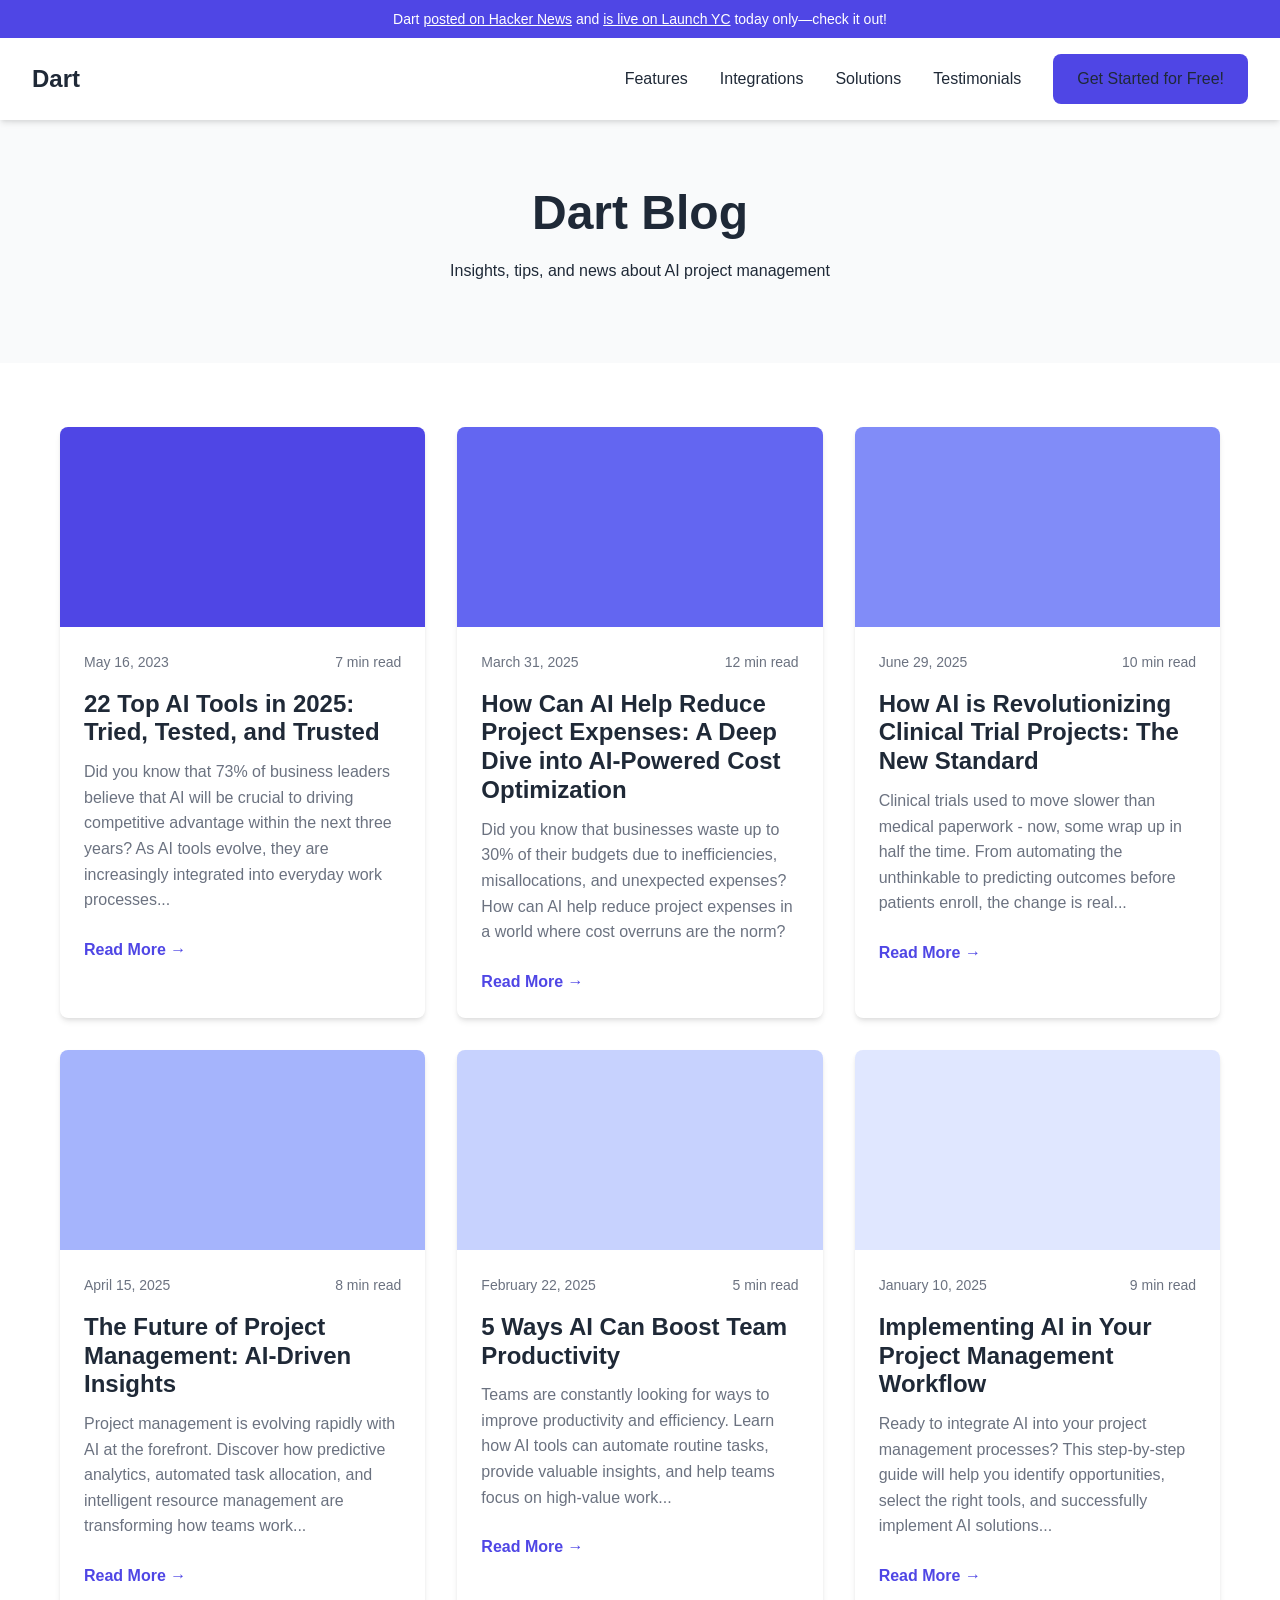
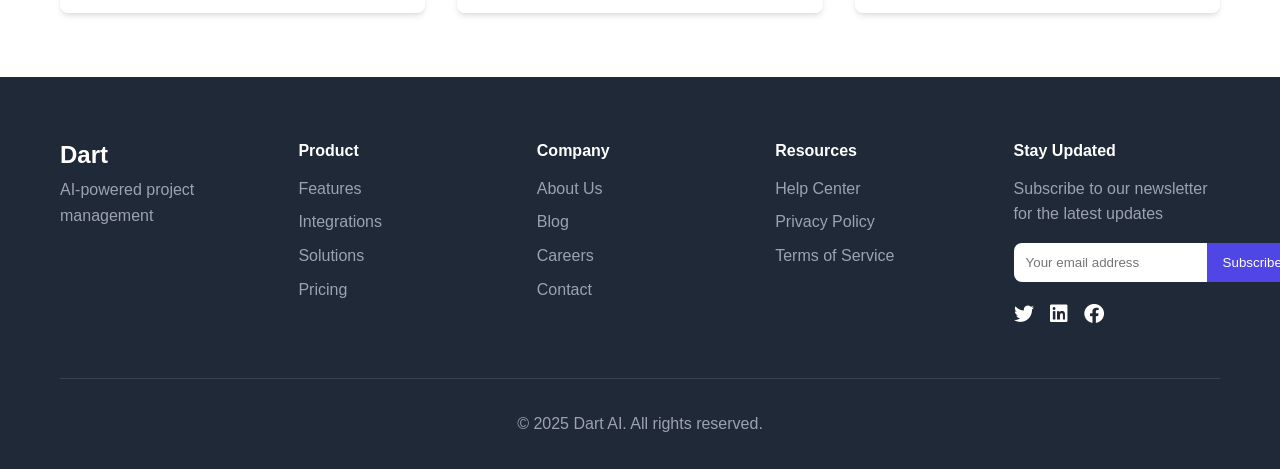
==== blog.html @ e86a8864 "Create Dart AI website clone - Created responsive home page with features, solutions, and testimonia" ====
<!DOCTYPE html>
<html lang="en">
<head>
    <meta charset="UTF-8">
    <meta name="viewport" content="width=device-width, initial-scale=1.0">
    <title>Blog - Dart AI</title>
    <link rel="stylesheet" href="css/styles.css">
    <link rel="stylesheet" href="https://cdnjs.cloudflare.com/ajax/libs/font-awesome/6.0.0-beta3/css/all.min.css">
    <style>
        .blog-header {
            background-color: var(--light-background);
            padding: 4rem 0;
            text-align: center;
        }
        
        .blog-grid {
            display: grid;
            grid-template-columns: repeat(auto-fill, minmax(300px, 1fr));
            gap: 2rem;
            margin: 4rem 0;
        }
        
        .blog-card {
            background-color: var(--background-color);
            border-radius: var(--border-radius);
            overflow: hidden;
            box-shadow: var(--box-shadow);
            transition: var(--transition);
        }
        
        .blog-card:hover {
            transform: translateY(-5px);
            box-shadow: 0 10px 15px -3px rgba(0, 0, 0, 0.1), 0 4px 6px -2px rgba(0, 0, 0, 0.05);
        }
        
        .blog-image {
            height: 200px;
            background-color: #e5e7eb;
            background-size: cover;
            background-position: center;
        }
        
        .blog-content {
            padding: 1.5rem;
        }
        
        .blog-meta {
            display: flex;
            justify-content: space-between;
            color: var(--light-text);
            font-size: 0.875rem;
            margin-bottom: 1rem;
        }
        
        .blog-card h3 {
            margin-bottom: 0.75rem;
        }
        
        .blog-card p {
            color: var(--light-text);
            margin-bottom: 1.5rem;
        }
        
        .read-more {
            font-weight: 600;
            color: var(--primary-color);
        }
    </style>
</head>
<body>
    <header>
        <div class="announcement-bar">
            Dart <a href="https://news.ycombinator.com/item?id=39442368">posted on Hacker News</a> and <a href="https://www.ycombinator.com/launches/KR4-dart-ai-powered-project-management">is live on Launch YC</a> today only—check it out!
        </div>
        <nav>
            <div class="logo">
                <a href="/">Dart</a>
            </div>
            <ul class="nav-links">
                <li><a href="index.html#features">Features</a></li>
                <li><a href="index.html#integrations">Integrations</a></li>
                <li><a href="index.html#solutions">Solutions</a></li>
                <li><a href="index.html#testimonials">Testimonials</a></li>
                <li><a href="https://app.dartai.com/sign-up" class="btn-primary">Get Started for Free!</a></li>
            </ul>
        </nav>
    </header>

    <main>
        <section class="blog-header">
            <div class="container">
                <h1>Dart Blog</h1>
                <p>Insights, tips, and news about AI project management</p>
            </div>
        </section>

        <section class="container">
            <div class="blog-grid">
                <article class="blog-card">
                    <div class="blog-image" style="background-color: #4f46e5;"></div>
                    <div class="blog-content">
                        <div class="blog-meta">
                            <span>May 16, 2023</span>
                            <span>7 min read</span>
                        </div>
                        <h3>22 Top AI Tools in 2025: Tried, Tested, and Trusted</h3>
                        <p>Did you know that 73% of business leaders believe that AI will be crucial to driving competitive advantage within the next three years? As AI tools evolve, they are increasingly integrated into everyday work processes...</p>
                        <a href="blog-post.html" class="read-more">Read More →</a>
                    </div>
                </article>

                <article class="blog-card">
                    <div class="blog-image" style="background-color: #6366f1;"></div>
                    <div class="blog-content">
                        <div class="blog-meta">
                            <span>March 31, 2025</span>
                            <span>12 min read</span>
                        </div>
                        <h3>How Can AI Help Reduce Project Expenses: A Deep Dive into AI-Powered Cost Optimization</h3>
                        <p>Did you know that businesses waste up to 30% of their budgets due to inefficiencies, misallocations, and unexpected expenses? How can AI help reduce project expenses in a world where cost overruns are the norm?</p>
                        <a href="blog-post.html" class="read-more">Read More →</a>
                    </div>
                </article>

                <article class="blog-card">
                    <div class="blog-image" style="background-color: #818cf8;"></div>
                    <div class="blog-content">
                        <div class="blog-meta">
                            <span>June 29, 2025</span>
                            <span>10 min read</span>
                        </div>
                        <h3>How AI is Revolutionizing Clinical Trial Projects: The New Standard</h3>
                        <p>Clinical trials used to move slower than medical paperwork - now, some wrap up in half the time. From automating the unthinkable to predicting outcomes before patients enroll, the change is real...</p>
                        <a href="blog-post.html" class="read-more">Read More →</a>
                    </div>
                </article>

                <article class="blog-card">
                    <div class="blog-image" style="background-color: #a5b4fc;"></div>
                    <div class="blog-content">
                        <div class="blog-meta">
                            <span>April 15, 2025</span>
                            <span>8 min read</span>
                        </div>
                        <h3>The Future of Project Management: AI-Driven Insights</h3>
                        <p>Project management is evolving rapidly with AI at the forefront. Discover how predictive analytics, automated task allocation, and intelligent resource management are transforming how teams work...</p>
                        <a href="blog-post.html" class="read-more">Read More →</a>
                    </div>
                </article>

                <article class="blog-card">
                    <div class="blog-image" style="background-color: #c7d2fe;"></div>
                    <div class="blog-content">
                        <div class="blog-meta">
                            <span>February 22, 2025</span>
                            <span>5 min read</span>
                        </div>
                        <h3>5 Ways AI Can Boost Team Productivity</h3>
                        <p>Teams are constantly looking for ways to improve productivity and efficiency. Learn how AI tools can automate routine tasks, provide valuable insights, and help teams focus on high-value work...</p>
                        <a href="blog-post.html" class="read-more">Read More →</a>
                    </div>
                </article>

                <article class="blog-card">
                    <div class="blog-image" style="background-color: #e0e7ff;"></div>
                    <div class="blog-content">
                        <div class="blog-meta">
                            <span>January 10, 2025</span>
                            <span>9 min read</span>
                        </div>
                        <h3>Implementing AI in Your Project Management Workflow</h3>
                        <p>Ready to integrate AI into your project management processes? This step-by-step guide will help you identify opportunities, select the right tools, and successfully implement AI solutions...</p>
                        <a href="blog-post.html" class="read-more">Read More →</a>
                    </div>
                </article>
            </div>
        </section>
    </main>

    <footer>
        <div class="container">
            <div class="footer-grid">
                <div class="footer-logo">
                    <h3>Dart</h3>
                    <p>AI-powered project management</p>
                </div>
                <div class="footer-links">
                    <h4>Product</h4>
                    <ul>
                        <li><a href="index.html#features">Features</a></li>
                        <li><a href="index.html#integrations">Integrations</a></li>
                        <li><a href="index.html#solutions">Solutions</a></li>
                        <li><a href="pricing.html">Pricing</a></li>
                    </ul>
                </div>
                <div class="footer-links">
                    <h4>Company</h4>
                    <ul>
                        <li><a href="about.html">About Us</a></li>
                        <li><a href="blog.html">Blog</a></li>
                        <li><a href="careers.html">Careers</a></li>
                        <li><a href="contact.html">Contact</a></li>
                    </ul>
                </div>
                <div class="footer-links">
                    <h4>Resources</h4>
                    <ul>
                        <li><a href="help.html">Help Center</a></li>
                        <li><a href="privacy.html">Privacy Policy</a></li>
                        <li><a href="terms.html">Terms of Service</a></li>
                    </ul>
                </div>
                <div class="footer-newsletter">
                    <h4>Stay Updated</h4>
                    <p>Subscribe to our newsletter for the latest updates</p>
                    <form>
                        <input type="email" placeholder="Your email address">
                        <button type="submit">Subscribe</button>
                    </form>
                    <div class="social-links">
                        <a href="#"><i class="fab fa-twitter"></i></a>
                        <a href="#"><i class="fab fa-linkedin"></i></a>
                        <a href="#"><i class="fab fa-facebook"></i></a>
                    </div>
                </div>
            </div>
            <div class="footer-bottom">
                <p>&copy; 2025 Dart AI. All rights reserved.</p>
            </div>
        </div>
    </footer>

    <script src="js/main.js"></script>
</body>
</html>
---- css/styles.css ----
/* Global Styles */
:root {
    --primary-color: #4f46e5;
    --secondary-color: #6366f1;
    --accent-color: #818cf8;
    --text-color: #1f2937;
    --light-text: #6b7280;
    --background-color: #ffffff;
    --light-background: #f9fafb;
    --border-color: #e5e7eb;
    --success-color: #10b981;
    --warning-color: #f59e0b;
    --error-color: #ef4444;
    --border-radius: 8px;
    --box-shadow: 0 4px 6px -1px rgba(0, 0, 0, 0.1), 0 2px 4px -1px rgba(0, 0, 0, 0.06);
    --transition: all 0.3s ease;
}

* {
    margin: 0;
    padding: 0;
    box-sizing: border-box;
}

body {
    font-family: 'Inter', -apple-system, BlinkMacSystemFont, 'Segoe UI', Roboto, Oxygen, Ubuntu, Cantarell, 'Open Sans', 'Helvetica Neue', sans-serif;
    color: var(--text-color);
    line-height: 1.6;
    background-color: var(--background-color);
}

.container {
    width: 100%;
    max-width: 1200px;
    margin: 0 auto;
    padding: 0 20px;
}

a {
    text-decoration: none;
    color: var(--primary-color);
    transition: var(--transition);
}

a:hover {
    color: var(--secondary-color);
}

ul {
    list-style: none;
}

img {
    max-width: 100%;
    height: auto;
}

h1, h2, h3, h4, h5, h6 {
    margin-bottom: 1rem;
    line-height: 1.2;
}

h1 {
    font-size: 3rem;
    font-weight: 800;
}

h2 {
    font-size: 2.25rem;
    font-weight: 700;
}

h3 {
    font-size: 1.5rem;
    font-weight: 600;
}

p {
    margin-bottom: 1rem;
}

.btn-primary, .btn-secondary {
    display: inline-block;
    padding: 12px 24px;
    border-radius: var(--border-radius);
    font-weight: 600;
    text-align: center;
    cursor: pointer;
    transition: var(--transition);
}

.btn-primary {
    background-color: var(--primary-color);
    color: white;
    border: none;
}

.btn-primary:hover {
    background-color: var(--secondary-color);
    color: white;
}

.btn-secondary {
    background-color: transparent;
    color: var(--primary-color);
    border: 2px solid var(--primary-color);
}

.btn-secondary:hover {
    background-color: var(--primary-color);
    color: white;
}

/* Header Styles */
header {
    position: sticky;
    top: 0;
    z-index: 100;
    background-color: var(--background-color);
    box-shadow: var(--box-shadow);
}

.announcement-bar {
    background-color: var(--primary-color);
    color: white;
    text-align: center;
    padding: 8px 0;
    font-size: 0.875rem;
}

.announcement-bar a {
    color: white;
    text-decoration: underline;
}

nav {
    display: flex;
    justify-content: space-between;
    align-items: center;
    padding: 1rem 2rem;
}

.logo a {
    font-size: 1.5rem;
    font-weight: 700;
    color: var(--text-color);
}

.nav-links {
    display: flex;
    align-items: center;
    gap: 2rem;
}

.nav-links li a {
    color: var(--text-color);
    font-weight: 500;
}

.nav-links li a:hover {
    color: var(--primary-color);
}

/* Hero Section */
.hero {
    padding: 6rem 0;
    text-align: center;
    background-color: var(--light-background);
}

.hero h1 {
    max-width: 800px;
    margin: 0 auto 1.5rem;
}

.hero p {
    max-width: 600px;
    margin: 0 auto 2rem;
    font-size: 1.25rem;
    color: var(--light-text);
}

.cta-buttons {
    display: flex;
    justify-content: center;
    gap: 1rem;
    margin-bottom: 3rem;
}

.hero-features {
    display: flex;
    justify-content: center;
    flex-wrap: wrap;
    gap: 1rem;
    margin-bottom: 3rem;
}

.feature {
    background-color: var(--background-color);
    padding: 0.75rem 1.5rem;
    border-radius: var(--border-radius);
    box-shadow: var(--box-shadow);
    font-weight: 500;
}

.trusted-by {
    margin-top: 4rem;
}

.trusted-by p {
    font-size: 0.875rem;
    text-transform: uppercase;
    letter-spacing: 1px;
    color: var(--light-text);
    margin-bottom: 1.5rem;
}

/* Features Section */
.features {
    padding: 6rem 0;
}

.feature-card {
    background-color: var(--light-background);
    border-radius: var(--border-radius);
    padding: 2rem;
    margin-bottom: 2rem;
    box-shadow: var(--box-shadow);
}

.feature-card h2 {
    color: var(--primary-color);
    margin-bottom: 1.5rem;
}

.feature-card ul li {
    margin-bottom: 0.75rem;
    position: relative;
    padding-left: 1.5rem;
}

.feature-card ul li::before {
    content: "✓";
    position: absolute;
    left: 0;
    color: var(--success-color);
    font-weight: bold;
}

/* Integrations Section */
.integrations {
    padding: 6rem 0;
    text-align: center;
    background-color: var(--light-background);
}

.integrations h2 {
    margin-bottom: 1rem;
}

.integrations p {
    max-width: 600px;
    margin: 0 auto 2rem;
    color: var(--light-text);
}

/* Solutions Section */
.solutions {
    padding: 6rem 0;
}

.solutions h2 {
    text-align: center;
    margin-bottom: 1rem;
}

.solutions > .container > p {
    text-align: center;
    max-width: 700px;
    margin: 0 auto 3rem;
    color: var(--light-text);
}

.role-tabs {
    display: flex;
    justify-content: center;
    flex-wrap: wrap;
    gap: 1rem;
    margin-bottom: 2rem;
}

.role-tab {
    padding: 0.75rem 1.5rem;
    background-color: var(--light-background);
    border: 1px solid var(--border-color);
    border-radius: var(--border-radius);
    cursor: pointer;
    font-weight: 500;
    transition: var(--transition);
}

.role-tab:hover, .role-tab.active {
    background-color: var(--primary-color);
    color: white;
    border-color: var(--primary-color);
}

.role-content {
    display: none;
    background-color: var(--light-background);
    border-radius: var(--border-radius);
    padding: 2rem;
    box-shadow: var(--box-shadow);
}

.role-content.active {
    display: block;
}

.role-content p {
    margin-bottom: 1.5rem;
}

.role-content ul li {
    margin-bottom: 0.75rem;
    position: relative;
    padding-left: 1.5rem;
}

.role-content ul li::before {
    content: "✓";
    position: absolute;
    left: 0;
    color: var(--success-color);
    font-weight: bold;
}

/* Testimonials Section */
.testimonials {
    padding: 6rem 0;
    background-color: var(--light-background);
}

.testimonials h2 {
    text-align: center;
    margin-bottom: 3rem;
}

.testimonial-grid {
    display: grid;
    grid-template-columns: repeat(auto-fit, minmax(300px, 1fr));
    gap: 2rem;
}

.testimonial-card {
    background-color: var(--background-color);
    border-radius: var(--border-radius);
    padding: 2rem;
    box-shadow: var(--box-shadow);
}

.testimonial-card p {
    font-style: italic;
    margin-bottom: 1.5rem;
}

.testimonial-author h4 {
    margin-bottom: 0.25rem;
}

.testimonial-author p {
    font-style: normal;
    color: var(--light-text);
    margin-bottom: 0;
}

/* Footer */
footer {
    background-color: #1f2937;
    color: white;
    padding: 4rem 0 2rem;
}

.footer-grid {
    display: grid;
    grid-template-columns: repeat(auto-fit, minmax(200px, 1fr));
    gap: 2rem;
    margin-bottom: 3rem;
}

.footer-logo h3 {
    margin-bottom: 0.5rem;
}

.footer-logo p {
    color: #9ca3af;
}

.footer-links h4 {
    margin-bottom: 1rem;
}

.footer-links ul li {
    margin-bottom: 0.5rem;
}

.footer-links ul li a {
    color: #9ca3af;
}

.footer-links ul li a:hover {
    color: white;
}

.footer-newsletter h4 {
    margin-bottom: 1rem;
}

.footer-newsletter p {
    color: #9ca3af;
    margin-bottom: 1rem;
}

.footer-newsletter form {
    display: flex;
    margin-bottom: 1rem;
}

.footer-newsletter input {
    flex: 1;
    padding: 0.75rem;
    border: none;
    border-radius: var(--border-radius) 0 0 var(--border-radius);
}

.footer-newsletter button {
    background-color: var(--primary-color);
    color: white;
    border: none;
    padding: 0.75rem 1rem;
    border-radius: 0 var(--border-radius) var(--border-radius) 0;
    cursor: pointer;
}

.social-links {
    display: flex;
    gap: 1rem;
}

.social-links a {
    color: white;
    font-size: 1.25rem;
}

.footer-bottom {
    text-align: center;
    padding-top: 2rem;
    border-top: 1px solid #374151;
}

.footer-bottom p {
    color: #9ca3af;
    margin-bottom: 0;
}

/* Responsive Styles */
@media (max-width: 768px) {
    h1 {
        font-size: 2.25rem;
    }
    
    h2 {
        font-size: 1.75rem;
    }
    
    .nav-links {
        display: none;
    }
    
    .cta-buttons {
        flex-direction: column;
        align-items: center;
    }
    
    .role-tabs {
        flex-direction: column;
    }
    
    .footer-grid {
        grid-template-columns: 1fr;
    }
}

/* Animation */
@keyframes fadeIn {
    from {
        opacity: 0;
        transform: translateY(20px);
    }
    to {
        opacity: 1;
        transform: translateY(0);
    }
}

.hero, .features, .integrations, .solutions, .testimonials {
    animation: fadeIn 0.8s ease-out;
}
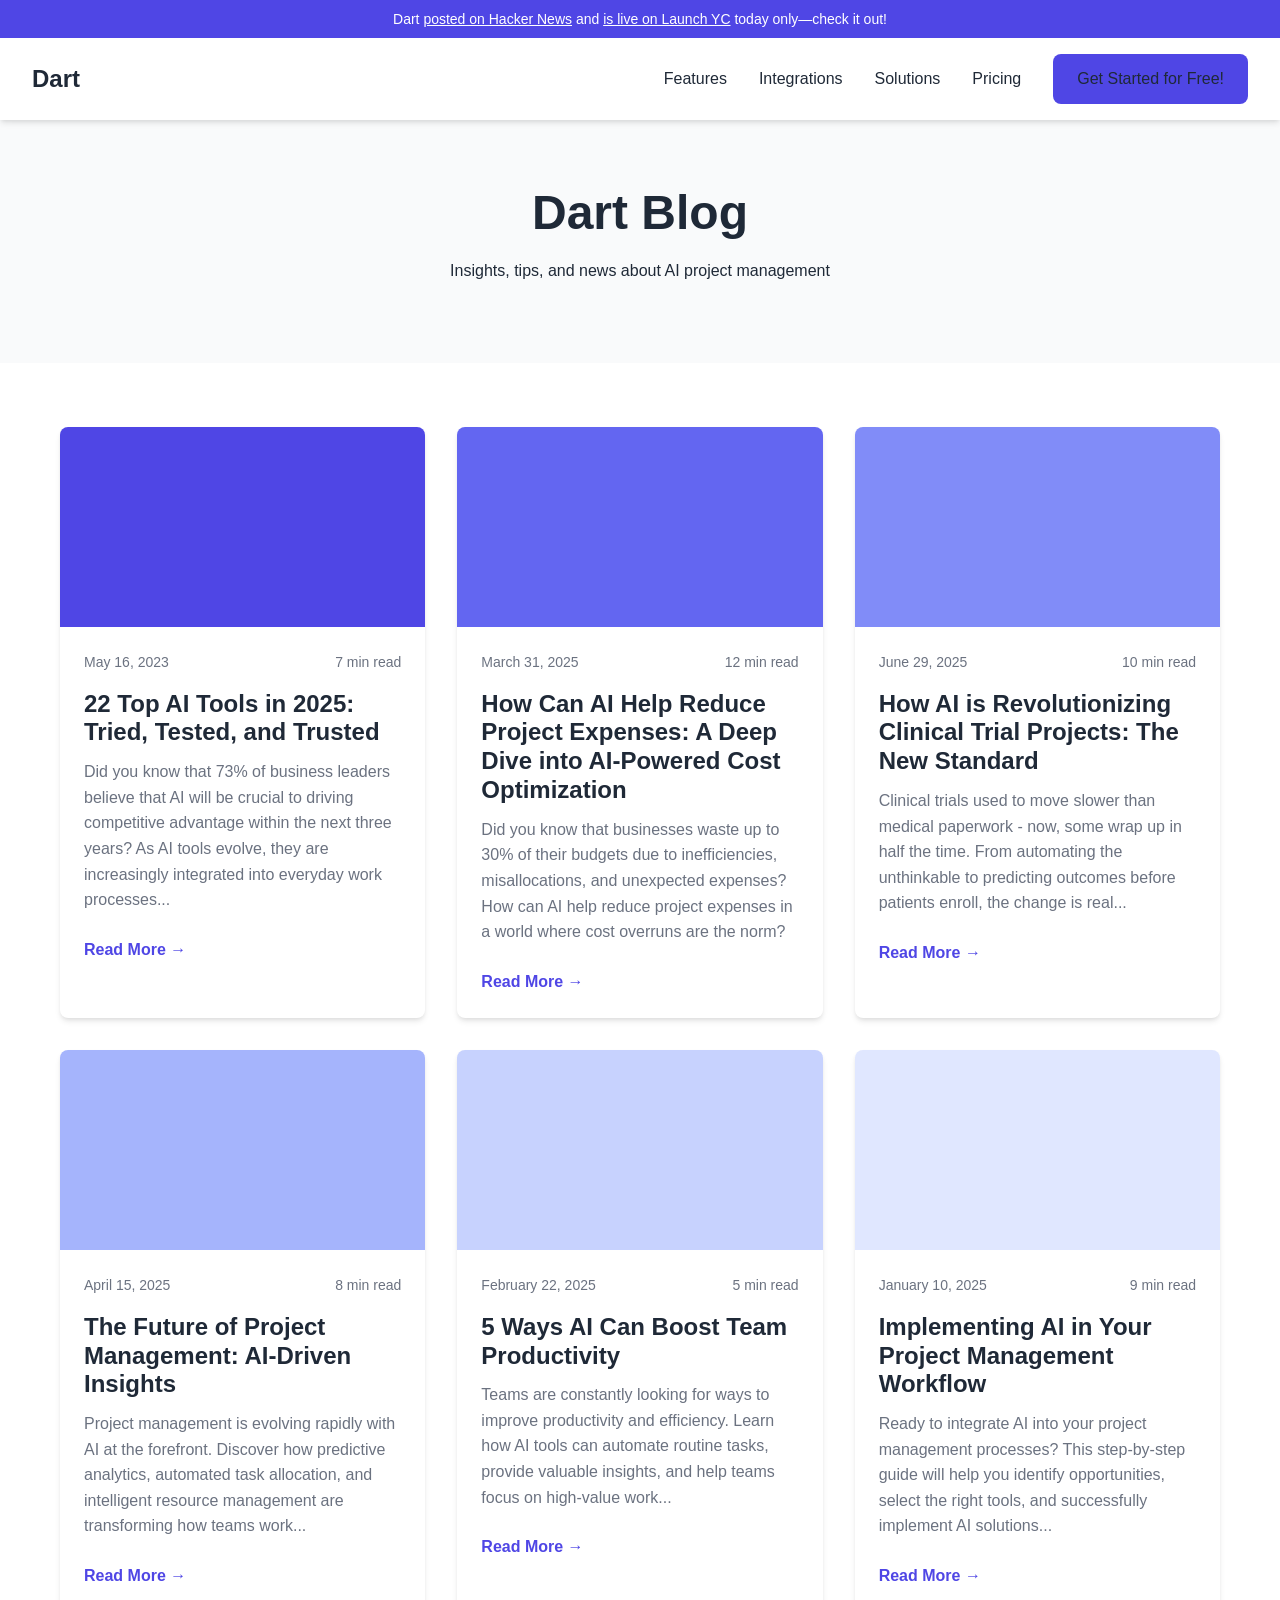
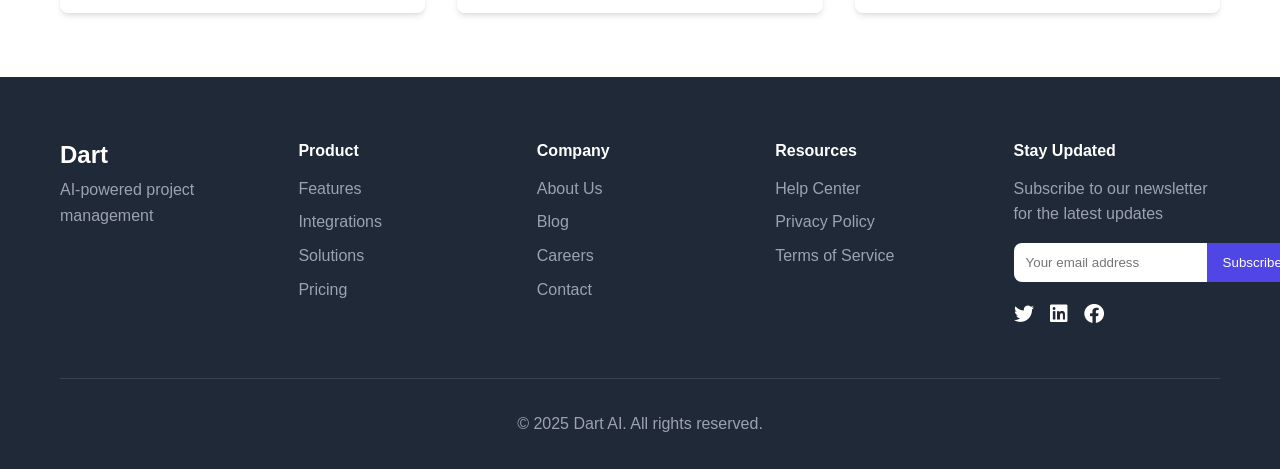
==== commit a581951d: "Add complete functionality to Dart AI website clone - Added mobile navigation with hamburger menu - " ====
--- a/blog.html
+++ b/blog.html
@@ -76,12 +76,15 @@
             <div class="logo">
                 <a href="/">Dart</a>
             </div>
+            <button class="mobile-nav-toggle">
+                <i class="fas fa-bars"></i>
+            </button>
             <ul class="nav-links">
                 <li><a href="index.html#features">Features</a></li>
-                <li><a href="index.html#integrations">Integrations</a></li>
+                <li><a href="integrations.html">Integrations</a></li>
                 <li><a href="index.html#solutions">Solutions</a></li>
-                <li><a href="index.html#testimonials">Testimonials</a></li>
-                <li><a href="https://app.dartai.com/sign-up" class="btn-primary">Get Started for Free!</a></li>
+                <li><a href="pricing.html">Pricing</a></li>
+                <li><a href="auth.html" class="btn-primary">Get Started for Free!</a></li>
             </ul>
         </nav>
     </header>
@@ -230,7 +233,9 @@
         </div>
     </footer>
 
+    <!-- Toast container for notifications -->
+    <div class="toast-container"></div>
+    
     <script src="js/main.js"></script>
 </body>
 </html>
-
--- a/css/styles.css
+++ b/css/styles.css
@@ -463,6 +463,393 @@
     margin-bottom: 0;
 }
 
+/* Mobile Navigation */
+.mobile-nav-toggle {
+    display: none;
+    background: transparent;
+    border: none;
+    font-size: 1.5rem;
+    cursor: pointer;
+    color: var(--text-color);
+    z-index: 1000;
+}
+
+.mobile-nav-toggle:focus {
+    outline: none;
+}
+
+/* Form Styles */
+.form-group {
+    margin-bottom: 1.5rem;
+}
+
+.form-group label {
+    display: block;
+    margin-bottom: 0.5rem;
+    font-weight: 500;
+}
+
+.form-control {
+    width: 100%;
+    padding: 0.75rem;
+    border: 1px solid var(--border-color);
+    border-radius: var(--border-radius);
+    font-size: 1rem;
+    transition: var(--transition);
+}
+
+.form-control:focus {
+    border-color: var(--primary-color);
+    outline: none;
+    box-shadow: 0 0 0 3px rgba(79, 70, 229, 0.1);
+}
+
+textarea.form-control {
+    min-height: 150px;
+    resize: vertical;
+}
+
+.form-error {
+    color: var(--error-color);
+    font-size: 0.875rem;
+    margin-top: 0.25rem;
+}
+
+/* Modal Styles */
+.modal-overlay {
+    position: fixed;
+    top: 0;
+    left: 0;
+    right: 0;
+    bottom: 0;
+    background-color: rgba(0, 0, 0, 0.5);
+    display: flex;
+    align-items: center;
+    justify-content: center;
+    z-index: 1000;
+    opacity: 0;
+    visibility: hidden;
+    transition: var(--transition);
+}
+
+.modal-overlay.active {
+    opacity: 1;
+    visibility: visible;
+}
+
+.modal {
+    background-color: var(--background-color);
+    border-radius: var(--border-radius);
+    padding: 2rem;
+    max-width: 500px;
+    width: 90%;
+    max-height: 90vh;
+    overflow-y: auto;
+    box-shadow: var(--box-shadow);
+    transform: translateY(-20px);
+    transition: var(--transition);
+}
+
+.modal-overlay.active .modal {
+    transform: translateY(0);
+}
+
+.modal-header {
+    display: flex;
+    justify-content: space-between;
+    align-items: center;
+    margin-bottom: 1.5rem;
+}
+
+.modal-close {
+    background: transparent;
+    border: none;
+    font-size: 1.5rem;
+    cursor: pointer;
+    color: var(--light-text);
+}
+
+.modal-body {
+    margin-bottom: 1.5rem;
+}
+
+.modal-footer {
+    display: flex;
+    justify-content: flex-end;
+    gap: 1rem;
+}
+
+/* Pricing Table Styles */
+.pricing-table {
+    display: grid;
+    grid-template-columns: repeat(auto-fit, minmax(300px, 1fr));
+    gap: 2rem;
+    margin: 4rem 0;
+}
+
+.pricing-card {
+    background-color: var(--background-color);
+    border-radius: var(--border-radius);
+    padding: 2rem;
+    box-shadow: var(--box-shadow);
+    text-align: center;
+    transition: var(--transition);
+    border: 2px solid transparent;
+}
+
+.pricing-card:hover {
+    transform: translateY(-5px);
+    box-shadow: 0 10px 15px -3px rgba(0, 0, 0, 0.1), 0 4px 6px -2px rgba(0, 0, 0, 0.05);
+}
+
+.pricing-card.popular {
+    border-color: var(--primary-color);
+    position: relative;
+}
+
+.pricing-card.popular::before {
+    content: "Most Popular";
+    position: absolute;
+    top: -12px;
+    left: 50%;
+    transform: translateX(-50%);
+    background-color: var(--primary-color);
+    color: white;
+    padding: 0.25rem 1rem;
+    border-radius: 20px;
+    font-size: 0.75rem;
+    font-weight: 600;
+}
+
+.pricing-card h3 {
+    margin-bottom: 0.5rem;
+}
+
+.pricing-price {
+    font-size: 2.5rem;
+    font-weight: 700;
+    margin-bottom: 1.5rem;
+    color: var(--primary-color);
+}
+
+.pricing-price span {
+    font-size: 1rem;
+    font-weight: 400;
+    color: var(--light-text);
+}
+
+.pricing-features {
+    margin-bottom: 2rem;
+}
+
+.pricing-features li {
+    margin-bottom: 0.75rem;
+    position: relative;
+    padding-left: 1.5rem;
+}
+
+.pricing-features li::before {
+    content: "✓";
+    position: absolute;
+    left: 0;
+    color: var(--success-color);
+    font-weight: bold;
+}
+
+.pricing-features li.unavailable {
+    color: var(--light-text);
+    text-decoration: line-through;
+}
+
+.pricing-features li.unavailable::before {
+    content: "✕";
+    color: var(--error-color);
+}
+
+/* Login/Signup Form Styles */
+.auth-container {
+    max-width: 400px;
+    margin: 0 auto;
+    padding: 2rem;
+    background-color: var(--background-color);
+    border-radius: var(--border-radius);
+    box-shadow: var(--box-shadow);
+}
+
+.auth-tabs {
+    display: flex;
+    margin-bottom: 2rem;
+    border-bottom: 1px solid var(--border-color);
+}
+
+.auth-tab {
+    flex: 1;
+    text-align: center;
+    padding: 1rem;
+    cursor: pointer;
+    font-weight: 500;
+    transition: var(--transition);
+}
+
+.auth-tab.active {
+    color: var(--primary-color);
+    border-bottom: 2px solid var(--primary-color);
+}
+
+.auth-form {
+    display: none;
+}
+
+.auth-form.active {
+    display: block;
+}
+
+.auth-separator {
+    display: flex;
+    align-items: center;
+    margin: 1.5rem 0;
+}
+
+.auth-separator::before,
+.auth-separator::after {
+    content: "";
+    flex: 1;
+    height: 1px;
+    background-color: var(--border-color);
+}
+
+.auth-separator span {
+    padding: 0 1rem;
+    color: var(--light-text);
+    font-size: 0.875rem;
+}
+
+.social-auth {
+    display: grid;
+    grid-template-columns: 1fr 1fr;
+    gap: 1rem;
+    margin-bottom: 1.5rem;
+}
+
+.social-auth-btn {
+    display: flex;
+    align-items: center;
+    justify-content: center;
+    gap: 0.5rem;
+    padding: 0.75rem;
+    border: 1px solid var(--border-color);
+    border-radius: var(--border-radius);
+    background-color: var(--background-color);
+    cursor: pointer;
+    transition: var(--transition);
+}
+
+.social-auth-btn:hover {
+    background-color: var(--light-background);
+}
+
+/* Toast Notification Styles */
+.toast-container {
+    position: fixed;
+    bottom: 20px;
+    right: 20px;
+    z-index: 1000;
+}
+
+.toast {
+    background-color: var(--background-color);
+    border-radius: var(--border-radius);
+    padding: 1rem;
+    margin-bottom: 0.5rem;
+    box-shadow: var(--box-shadow);
+    display: flex;
+    align-items: center;
+    gap: 0.75rem;
+    min-width: 300px;
+    max-width: 400px;
+    animation: slideIn 0.3s ease-out forwards;
+}
+
+.toast.success {
+    border-left: 4px solid var(--success-color);
+}
+
+.toast.error {
+    border-left: 4px solid var(--error-color);
+}
+
+.toast.warning {
+    border-left: 4px solid var(--warning-color);
+}
+
+.toast.info {
+    border-left: 4px solid var(--primary-color);
+}
+
+.toast-icon {
+    font-size: 1.25rem;
+}
+
+.toast.success .toast-icon {
+    color: var(--success-color);
+}
+
+.toast.error .toast-icon {
+    color: var(--error-color);
+}
+
+.toast.warning .toast-icon {
+    color: var(--warning-color);
+}
+
+.toast.info .toast-icon {
+    color: var(--primary-color);
+}
+
+.toast-content {
+    flex: 1;
+}
+
+.toast-title {
+    font-weight: 600;
+    margin-bottom: 0.25rem;
+}
+
+.toast-message {
+    font-size: 0.875rem;
+    color: var(--light-text);
+}
+
+.toast-close {
+    background: transparent;
+    border: none;
+    font-size: 1rem;
+    cursor: pointer;
+    color: var(--light-text);
+}
+
+@keyframes slideIn {
+    from {
+        transform: translateX(100%);
+        opacity: 0;
+    }
+    to {
+        transform: translateX(0);
+        opacity: 1;
+    }
+}
+
+@keyframes slideOut {
+    from {
+        transform: translateX(0);
+        opacity: 1;
+    }
+    to {
+        transform: translateX(100%);
+        opacity: 0;
+    }
+}
+
 /* Responsive Styles */
 @media (max-width: 768px) {
     h1 {
@@ -473,8 +860,28 @@
         font-size: 1.75rem;
     }
     
+    .mobile-nav-toggle {
+        display: block;
+    }
+    
     .nav-links {
-        display: none;
+        position: fixed;
+        top: 0;
+        right: -100%;
+        width: 80%;
+        max-width: 300px;
+        height: 100vh;
+        background-color: var(--background-color);
+        flex-direction: column;
+        align-items: flex-start;
+        padding: 5rem 2rem 2rem;
+        box-shadow: -5px 0 15px rgba(0, 0, 0, 0.1);
+        transition: right 0.3s ease;
+        z-index: 999;
+    }
+    
+    .nav-links.active {
+        right: 0;
     }
     
     .cta-buttons {
@@ -487,6 +894,10 @@
     }
     
     .footer-grid {
+        grid-template-columns: 1fr;
+    }
+    
+    .pricing-table {
         grid-template-columns: 1fr;
     }
 }
@@ -506,4 +917,3 @@
 .hero, .features, .integrations, .solutions, .testimonials {
     animation: fadeIn 0.8s ease-out;
 }
-
